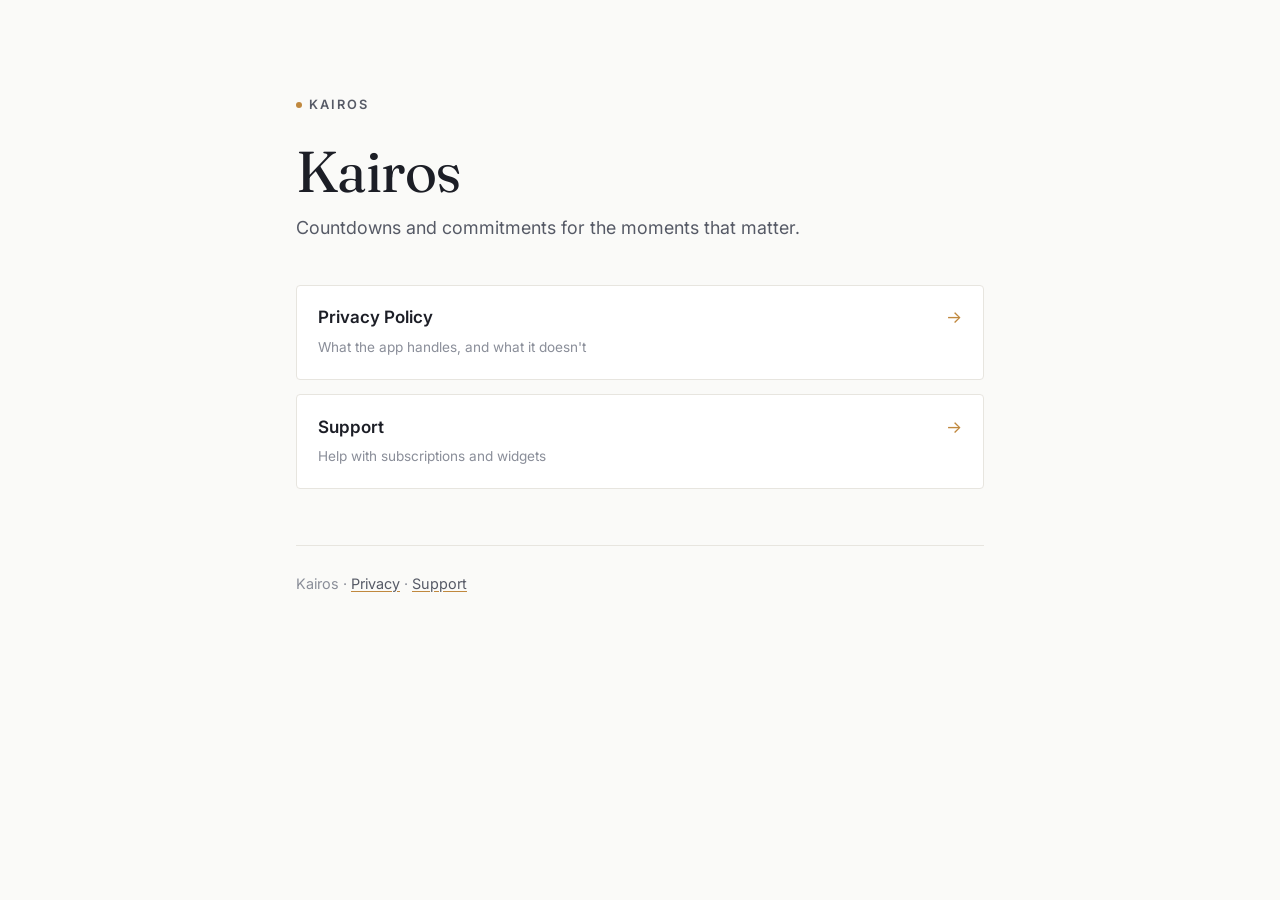
==== index.html @ ef4d44bd "Kairos site: privacy policy, support, and landing pages Co-Authored-By: Claude Opus 4.8 (1M context)" ====
<!DOCTYPE html>
<html lang="en">
<head>
<meta charset="UTF-8">
<meta name="viewport" content="width=device-width, initial-scale=1">
<title>Kairos</title>
<meta name="description" content="Kairos — countdowns and commitments for the moments that matter.">
<link rel="stylesheet" href="styles.css">
</head>
<body>
<main class="wrap">

  <span class="wordmark"><span class="dot"></span>Kairos</span>

  <h1>Kairos</h1>
  <p class="lede">Countdowns and commitments for the moments that matter.</p>

  <div class="links">
    <a class="linkcard" href="privacy.html">
      <span><span class="t">Privacy Policy</span><br><span class="d">What the app handles, and what it doesn't</span></span>
      <span class="arrow">&rarr;</span>
    </a>
    <a class="linkcard" href="support.html">
      <span><span class="t">Support</span><br><span class="d">Help with subscriptions and widgets</span></span>
      <span class="arrow">&rarr;</span>
    </a>
  </div>

  <footer>
    Kairos &middot; <a href="privacy.html">Privacy</a> &middot; <a href="support.html">Support</a>
  </footer>

</main>
</body>
</html>
---- styles.css ----
/* Kairos — legal & support site
   Design tokens
   paper   #FAFAF8  warm-neutral page
   surface #FFFFFF  cards
   ink     #1C1E26  primary text
   muted   #565A66  secondary text
   faint   #8A8E99  meta
   line    #E7E5DF  hairlines
   accent  #C0883E  "golden moment" amber, used only as a marker
*/

@import url('https://fonts.googleapis.com/css2?family=Fraunces:opsz,wght@9..144,400;9..144,500&family=Inter:wght@400;500;600&display=swap');

:root {
  --paper: #FAFAF8;
  --surface: #FFFFFF;
  --ink: #1C1E26;
  --muted: #565A66;
  --faint: #8A8E99;
  --line: #E7E5DF;
  --accent: #C0883E;
  --accent-soft: #F4ECDD;
  --maxw: 46rem;
  --sans: 'Inter', -apple-system, BlinkMacSystemFont, 'Segoe UI', Helvetica, Arial, sans-serif;
  --serif: 'Fraunces', Georgia, 'Times New Roman', serif;
}

* { box-sizing: border-box; }

html { -webkit-text-size-adjust: 100%; }

body {
  margin: 0;
  background: var(--paper);
  color: var(--ink);
  font-family: var(--sans);
  font-size: 17px;
  line-height: 1.7;
  font-feature-settings: 'kern' 1;
  -webkit-font-smoothing: antialiased;
}

.wrap {
  max-width: var(--maxw);
  margin: 0 auto;
  padding: 5.5rem 1.5rem 6rem;
}

@media (max-width: 600px) {
  .wrap { padding: 3.5rem 1.25rem 4rem; }
  body { font-size: 16px; }
}

/* Entrance — quiet, and only if motion is welcome */
.wrap { animation: rise 0.5s ease both; }
@keyframes rise {
  from { opacity: 0; transform: translateY(8px); }
  to { opacity: 1; transform: none; }
}
@media (prefers-reduced-motion: reduce) {
  .wrap { animation: none; }
}

/* Masthead */
.wordmark {
  display: inline-flex;
  align-items: center;
  gap: 0.45rem;
  font-weight: 600;
  font-size: 0.8rem;
  letter-spacing: 0.16em;
  text-transform: uppercase;
  color: var(--muted);
  text-decoration: none;
}
.wordmark .dot {
  width: 6px; height: 6px; border-radius: 50%;
  background: var(--accent);
  display: inline-block;
}

h1 {
  font-family: var(--serif);
  font-weight: 400;
  font-size: clamp(2.6rem, 7vw, 3.6rem);
  line-height: 1.05;
  letter-spacing: -0.01em;
  margin: 1.6rem 0 0.6rem;
}

.lede {
  font-size: 1.12rem;
  color: var(--muted);
  margin: 0 0 0.4rem;
  max-width: 34rem;
}

.meta {
  font-size: 0.85rem;
  color: var(--faint);
  margin: 0;
}

/* Summary card — the signature element */
.summary {
  background: var(--surface);
  border: 1px solid var(--line);
  border-left: 3px solid var(--accent);
  border-radius: 4px;
  padding: 1.6rem 1.6rem 1.3rem;
  margin: 2.6rem 0 3.2rem;
}
.summary h2 {
  font-family: var(--sans);
  font-size: 0.78rem;
  letter-spacing: 0.14em;
  text-transform: uppercase;
  color: var(--accent);
  margin: 0 0 0.9rem;
}
.summary ul { margin: 0; padding: 0; list-style: none; }
.summary li {
  position: relative;
  padding-left: 1.3rem;
  margin: 0.55rem 0;
  color: var(--ink);
}
.summary li::before {
  content: "";
  position: absolute;
  left: 0; top: 0.72em;
  width: 5px; height: 5px;
  background: var(--accent);
  border-radius: 50%;
}

/* Sections */
section { margin: 2.4rem 0; }
.eyebrow {
  font-size: 0.72rem;
  letter-spacing: 0.14em;
  text-transform: uppercase;
  color: var(--accent);
  margin: 0 0 0.35rem;
  font-weight: 600;
}
h2.sec {
  font-family: var(--sans);
  font-weight: 600;
  font-size: 1.18rem;
  letter-spacing: -0.005em;
  margin: 0 0 0.6rem;
}
p { margin: 0 0 1rem; }
section ul { margin: 0 0 1rem; padding-left: 1.1rem; }
section li { margin: 0.35rem 0; }
strong { font-weight: 600; }

a { color: var(--ink); text-decoration: underline; text-underline-offset: 2px; text-decoration-color: var(--accent); }
a:hover { color: var(--accent); }
a:focus-visible { outline: 2px solid var(--accent); outline-offset: 3px; border-radius: 2px; }

hr {
  border: 0;
  border-top: 1px solid var(--line);
  margin: 3rem 0;
}

footer {
  margin-top: 3.5rem;
  padding-top: 1.6rem;
  border-top: 1px solid var(--line);
  font-size: 0.9rem;
  color: var(--faint);
}
footer a { color: var(--muted); }

/* Landing page specifics */
.links { margin-top: 2.6rem; display: grid; gap: 0.9rem; }
.linkcard {
  display: flex;
  align-items: baseline;
  justify-content: space-between;
  gap: 1rem;
  background: var(--surface);
  border: 1px solid var(--line);
  border-radius: 4px;
  padding: 1.1rem 1.3rem;
  text-decoration: none;
  color: var(--ink);
}
.linkcard:hover { border-color: var(--accent); color: var(--ink); }
.linkcard .t { font-weight: 600; }
.linkcard .d { font-size: 0.85rem; color: var(--faint); }
.arrow { color: var(--accent); }
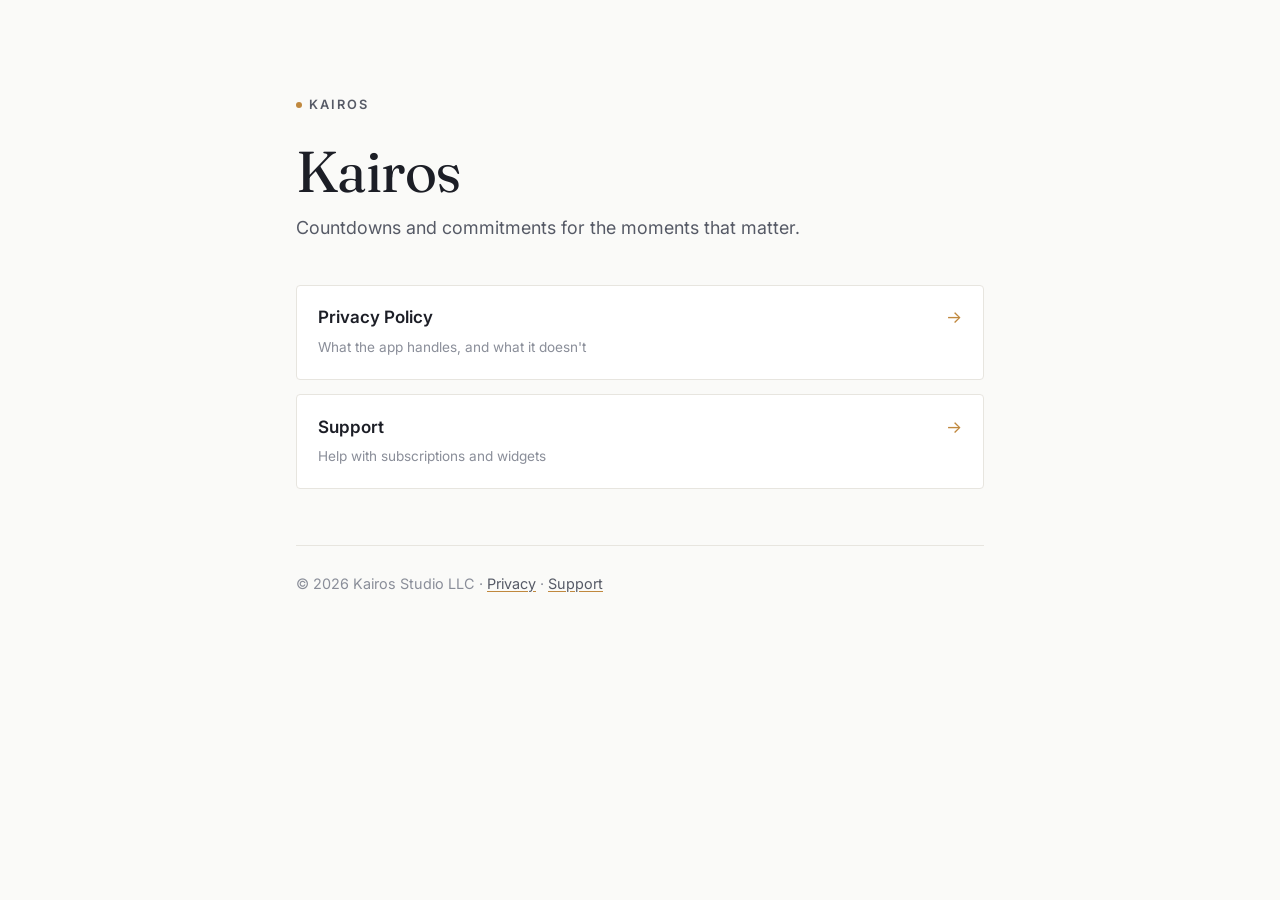
==== commit d6d9c77c: "Serve from kairoscountdown.com; name Kairos Studio LLC as publisher in footer and privacy policy" ====
--- a/index.html
+++ b/index.html
@@ -27,7 +27,7 @@
   </div>
 
   <footer>
-    Kairos &middot; <a href="privacy.html">Privacy</a> &middot; <a href="support.html">Support</a>
+    &copy; 2026 Kairos Studio LLC &middot; <a href="privacy.html">Privacy</a> &middot; <a href="support.html">Support</a>
   </footer>
 
 </main>
